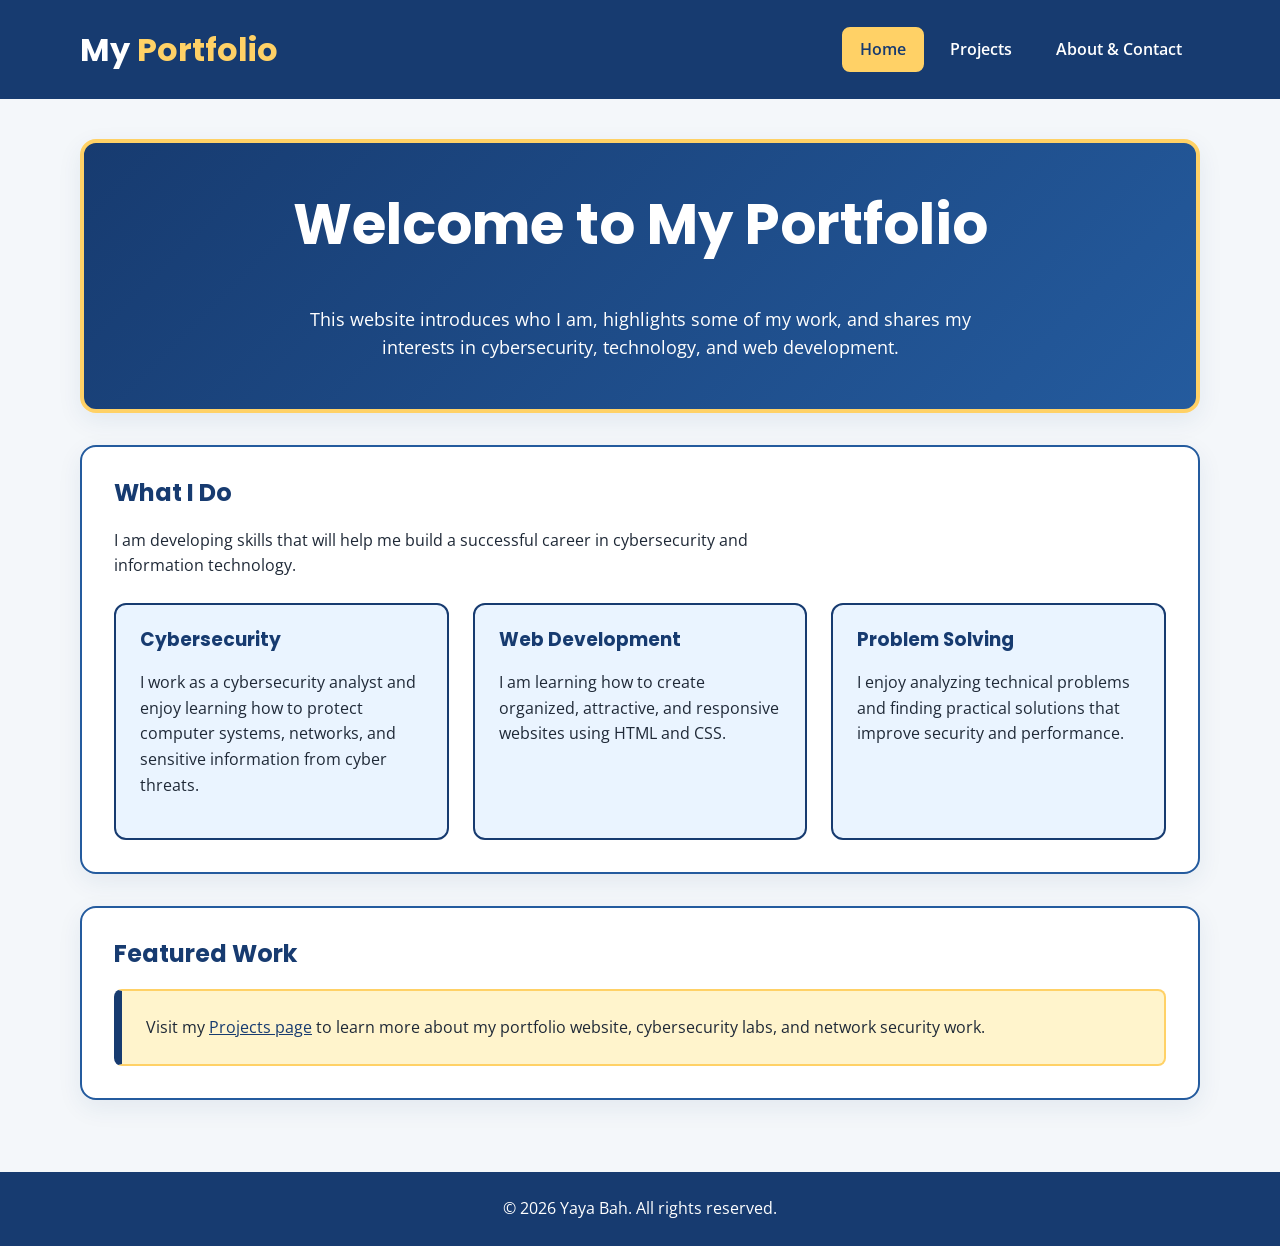
==== index.html @ 77e04b2f "Fixed WAVE errors" ====
<!DOCTYPE html>
<html lang="en">
<head>
    <meta charset="UTF-8">
    <meta name="viewport" content="width=device-width, initial-scale=1.0">
    <title>Home | My Portfolio</title>
    <meta name="description" content="The personal portfolio website of cybersecurity student Yaya Bah.">
    <link rel="preconnect" href="https://fonts.googleapis.com">
    <link rel="preconnect" href="https://fonts.gstatic.com" crossorigin>
    <link href="https://fonts.googleapis.com/css2?family=Open+Sans:wght@400;600;700&family=Poppins:wght@600;700&display=swap" rel="stylesheet">
    <link rel="stylesheet" href="style.css">
</head>
<body>
<a class="skip-link" href="#main-content">Skip to main content</a>

<header>
    <div class="site-header">
        <p class="site-title">My <span>Portfolio</span></p>
        <nav aria-label="Main navigation">
            <a href="index.html" class="active" aria-current="page">Home</a>
            <a href="projects.html">Projects</a>
            <a href="about.html">About &amp; Contact</a>
        </nav>
    </div>
</header>

<main id="main-content">
    <section id="hero" aria-labelledby="hero-heading">
        <h1 id="hero-heading">Welcome to My Portfolio</h1>
        <p>This website introduces who I am, highlights some of my work, and shares my interests in cybersecurity, technology, and web development.</p>
    </section>

    <section aria-labelledby="skills-heading">
        <h2 id="skills-heading">What I Do</h2>
        <p class="section-intro">I am developing skills that will help me build a successful career in cybersecurity and information technology.</p>

        <div class="feature-grid">
            <article class="feature-card">
                <h3>Cybersecurity</h3>
                <p>I work as a cybersecurity analyst and enjoy learning how to protect computer systems, networks, and sensitive information from cyber threats.</p>
            </article>
            <article class="feature-card">
                <h3>Web Development</h3>
                <p>I am learning how to create organized, attractive, and responsive websites using HTML and CSS.</p>
            </article>
            <article class="feature-card">
                <h3>Problem Solving</h3>
                <p>I enjoy analyzing technical problems and finding practical solutions that improve security and performance.</p>
            </article>
        </div>
    </section>

    <section aria-labelledby="featured-heading">
        <h2 id="featured-heading">Featured Work</h2>
        <p class="highlight">Visit my <a href="projects.html">Projects page</a> to learn more about my portfolio website, cybersecurity labs, and network security work.</p>
    </section>
</main>

<footer>
    <p>&copy; 2026 Yaya Bah. All rights reserved.</p>
</footer>
</body>
</html>
---- style.css ----
:root {
    --navy: #173b70;
    --blue: #245b9e;
    --light-blue: #eaf4ff;
    --gold: #ffd166;
    --light-gold: #fff4cc;
    --white: #ffffff;
    --light-gray: #f4f7fa;
    --dark-text: #1f2937;
    --error: #a11212;

    --space-1: 8px;
    --space-2: 16px;
    --space-3: 24px;
    --space-4: 32px;
    --space-5: 40px;
    --space-6: 48px;
}

* {
    box-sizing: border-box;
}

html {
    scroll-behavior: smooth;
}

body {
    margin: 0;
    overflow-x: hidden;
    background-color: var(--light-gray);
    color: var(--dark-text);
    font-family: "Open Sans", Arial, sans-serif;
    line-height: 1.6;
}

img {
    display: block;
    max-width: 100%;
    height: auto;
}

h1,
h2,
h3 {
    margin-top: 0;
    color: var(--navy);
    font-family: "Poppins", Arial, sans-serif;
    line-height: 1.2;
}

p {
    margin-top: 0;
    margin-bottom: var(--space-2);
}

a {
    color: var(--navy);
}

a:hover {
    text-decoration-thickness: 3px;
}

a:focus-visible,
button:focus-visible,
input:focus-visible,
textarea:focus-visible {
    outline: 3px solid var(--gold);
    outline-offset: 3px;
}

.skip-link {
    position: absolute;
    top: -100px;
    left: var(--space-2);
    z-index: 1000;
    padding: var(--space-1) var(--space-2);
    color: var(--white);
    background-color: var(--navy);
    font-weight: 700;
}

.skip-link:focus {
    top: var(--space-2);
}

header {
    background-color: var(--navy);
    color: var(--white);
    padding: var(--space-3) var(--space-2);
}

.site-header {
    display: flex;
    align-items: center;
    justify-content: space-between;
    gap: var(--space-3);
    width: min(1120px, 100%);
    margin: 0 auto;
}

.site-title {
    margin: 0;
    color: var(--white);
    font-family: "Poppins", Arial, sans-serif;
    font-size: 2rem;
    font-weight: 700;
}

.site-title span {
    color: var(--gold);
}

nav {
    display: flex;
    flex-wrap: wrap;
    gap: var(--space-1);
}

nav a {
    padding: var(--space-1) var(--space-2);
    color: var(--white);
    font-weight: 600;
    text-decoration: none;
    border: 2px solid transparent;
    border-radius: 8px;
}

nav a:hover,
nav a:focus-visible,
nav a.active {
    color: var(--navy);
    background-color: var(--gold);
    border-color: var(--gold);
}

main {
    width: min(1120px, calc(100% - 32px));
    margin: 0 auto;
    padding: var(--space-5) 0;
}

section {
    margin-bottom: var(--space-4);
    padding: var(--space-4);
    background-color: var(--white);
    border: 2px solid var(--blue);
    border-radius: 16px;
    box-shadow: 0 8px 24px rgba(23, 59, 112, 0.08);
}

#hero {
    padding: var(--space-6) var(--space-4);
    color: var(--white);
    text-align: center;
    background: linear-gradient(135deg, var(--navy), var(--blue));
    border: 4px solid var(--gold);
}

#hero h1 {
    color: var(--white);
    font-size: clamp(2rem, 5vw, 3.5rem);
}

#hero p {
    max-width: 720px;
    margin-right: auto;
    margin-bottom: 0;
    margin-left: auto;
    font-size: 1.1rem;
}

.section-intro {
    max-width: 720px;
    margin-bottom: var(--space-3);
}

.feature-grid,
.project-grid {
    display: grid;
    grid-template-columns: repeat(3, 1fr);
    gap: var(--space-3);
}

.feature-card,
.project-card,
.contact-card {
    min-width: 0;
    padding: var(--space-3);
    background-color: var(--light-blue);
    border: 2px solid var(--navy);
    border-radius: 12px;
}

.project-card {
    display: flex;
    flex-direction: column;
}

.project-card p:last-child {
    flex-grow: 1;
}

.project-label {
    align-self: flex-start;
    margin-bottom: var(--space-2);
    padding: var(--space-1) var(--space-2);
    color: var(--navy);
    font-size: 0.85rem;
    font-weight: 700;
    background-color: var(--gold);
    border-radius: 20px;
}

.highlight {
    margin-bottom: 0;
    padding: var(--space-3);
    background-color: var(--light-gold);
    border: 2px solid var(--gold);
    border-left: 8px solid var(--navy);
    border-radius: 8px;
}

#about-section {
    display: grid;
    grid-template-columns: minmax(240px, 0.8fr) minmax(0, 1.2fr);
    gap: var(--space-4);
    align-items: center;
}

.profile-pic {
    width: 100%;
    max-width: 360px;
    margin: 0 auto;
    border: 4px solid var(--navy);
    border-radius: 16px;
    box-shadow: 8px 8px 0 var(--gold);
}

.contact-grid {
    display: grid;
    grid-template-columns: repeat(2, 1fr);
    gap: var(--space-3);
}

.contact-card p {
    overflow-wrap: anywhere;
}

form {
    max-width: 760px;
}

fieldset {
    margin: 0 0 var(--space-3);
    padding: var(--space-3);
    border: 2px solid var(--navy);
    border-radius: 12px;
}

legend {
    padding: 0 var(--space-1);
    color: var(--navy);
    font-family: "Poppins", Arial, sans-serif;
    font-weight: 700;
}

.form-group {
    margin-bottom: var(--space-3);
}

.form-group:last-child {
    margin-bottom: 0;
}

label {
    display: block;
    margin-bottom: var(--space-1);
    color: var(--navy);
    font-weight: 700;
}

input,
textarea {
    width: 100%;
    padding: 12px;
    color: var(--dark-text);
    background-color: var(--white);
    border: 2px solid #52606d;
    border-radius: 8px;
    font: inherit;
}

textarea {
    resize: vertical;
}

.field-hint {
    margin: var(--space-1) 0 0;
    font-size: 0.9rem;
}

.error-message {
    min-height: 1.5em;
    margin: var(--space-1) 0 0;
    color: var(--error);
    font-weight: 700;
}

[aria-invalid="true"] {
    border: 3px solid var(--error);
    background-color: #fff5f5;
}

button {
    padding: 12px var(--space-3);
    color: var(--white);
    background-color: var(--navy);
    border: 2px solid var(--navy);
    border-radius: 8px;
    font: inherit;
    font-weight: 700;
    cursor: pointer;
}

button:hover {
    color: var(--navy);
    background-color: var(--gold);
}

.form-status {
    margin-top: var(--space-2);
    font-weight: 700;
}

footer {
    padding: var(--space-3) var(--space-2);
    color: var(--white);
    text-align: center;
    background-color: var(--navy);
}

footer p {
    margin: 0;
}

@media (max-width: 768px) {
    .site-header {
        flex-direction: column;
        text-align: center;
    }

    nav {
        justify-content: center;
    }

    main {
        width: min(100% - 24px, 720px);
        padding: var(--space-4) 0;
    }

    section {
        padding: var(--space-3);
    }

    .feature-grid,
    .project-grid {
        grid-template-columns: repeat(2, 1fr);
    }

    #about-section {
        grid-template-columns: 1fr;
    }

    .profile-pic {
        max-width: 320px;
    }
}

@media (max-width: 480px) {
    header {
        padding: var(--space-2);
    }

    .site-title {
        font-size: 1.6rem;
    }

    nav {
        width: 100%;
        flex-direction: column;
    }

    nav a {
        width: 100%;
        text-align: center;
        background-color: rgba(255, 255, 255, 0.08);
    }

    main {
        width: min(100% - 16px, 460px);
        padding: var(--space-3) 0;
    }

    section {
        margin-bottom: var(--space-3);
        padding: var(--space-2);
        border-radius: 12px;
    }

    #hero {
        padding: var(--space-4) var(--space-2);
    }

    #hero h1 {
        font-size: 2rem;
    }

    .feature-grid,
    .project-grid,
    .contact-grid {
        grid-template-columns: 1fr;
    }

    .feature-card,
    .project-card,
    .contact-card,
    fieldset {
        padding: var(--space-2);
    }

    .profile-pic {
        max-width: 100%;
        box-shadow: 5px 5px 0 var(--gold);
    }
}
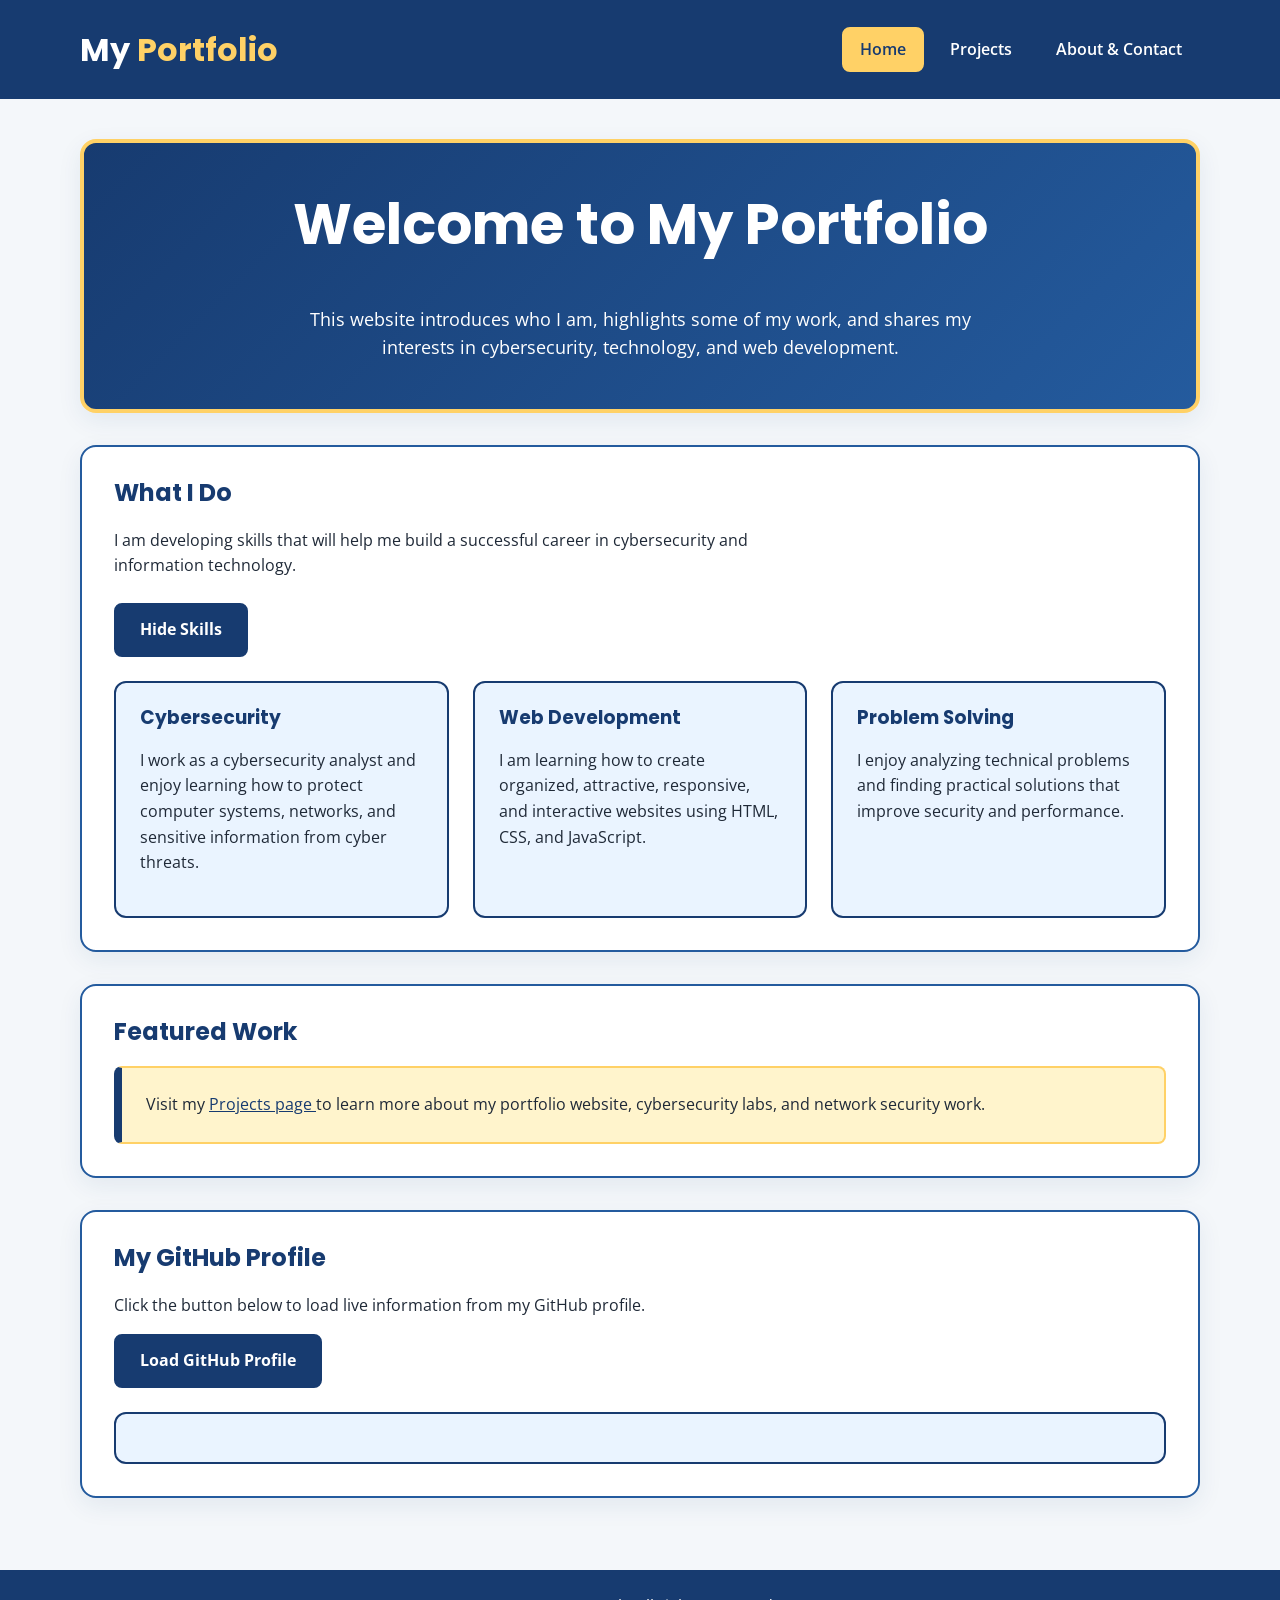
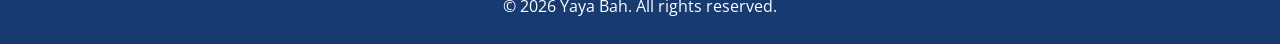
==== commit 18ec6fac: "Modified the indes, and css then added js" ====
--- a/index.html
+++ b/index.html
@@ -1,63 +1,287 @@
 <!DOCTYPE html>
 <html lang="en">
+
 <head>
     <meta charset="UTF-8">
-    <meta name="viewport" content="width=device-width, initial-scale=1.0">
+
+    <meta
+        name="viewport"
+        content="width=device-width, initial-scale=1.0"
+    >
+
     <title>Home | My Portfolio</title>
-    <meta name="description" content="The personal portfolio website of cybersecurity student Yaya Bah.">
-    <link rel="preconnect" href="https://fonts.googleapis.com">
-    <link rel="preconnect" href="https://fonts.gstatic.com" crossorigin>
-    <link href="https://fonts.googleapis.com/css2?family=Open+Sans:wght@400;600;700&family=Poppins:wght@600;700&display=swap" rel="stylesheet">
-    <link rel="stylesheet" href="style.css">
+
+    <meta
+        name="description"
+        content="The personal portfolio website of cybersecurity student Yaya Bah."
+    >
+
+    <!-- Google Fonts -->
+    <link
+        rel="preconnect"
+        href="https://fonts.googleapis.com"
+    >
+
+    <link
+        rel="preconnect"
+        href="https://fonts.gstatic.com"
+        crossorigin
+    >
+
+    <link
+        href="https://fonts.googleapis.com/css2?family=Open+Sans:wght@400;600;700&family=Poppins:wght@600;700&display=swap"
+        rel="stylesheet"
+    >
+
+    <!-- CSS -->
+    <link
+        rel="stylesheet"
+        href="style.css"
+    >
+
+    <!-- JavaScript -->
+    <script
+        src="script.js"
+        defer>
+    </script>
+
 </head>
+
+
 <body>
-<a class="skip-link" href="#main-content">Skip to main content</a>
-
-<header>
-    <div class="site-header">
-        <p class="site-title">My <span>Portfolio</span></p>
-        <nav aria-label="Main navigation">
-            <a href="index.html" class="active" aria-current="page">Home</a>
-            <a href="projects.html">Projects</a>
-            <a href="about.html">About &amp; Contact</a>
-        </nav>
-    </div>
-</header>
-
-<main id="main-content">
-    <section id="hero" aria-labelledby="hero-heading">
-        <h1 id="hero-heading">Welcome to My Portfolio</h1>
-        <p>This website introduces who I am, highlights some of my work, and shares my interests in cybersecurity, technology, and web development.</p>
-    </section>
-
-    <section aria-labelledby="skills-heading">
-        <h2 id="skills-heading">What I Do</h2>
-        <p class="section-intro">I am developing skills that will help me build a successful career in cybersecurity and information technology.</p>
-
-        <div class="feature-grid">
-            <article class="feature-card">
-                <h3>Cybersecurity</h3>
-                <p>I work as a cybersecurity analyst and enjoy learning how to protect computer systems, networks, and sensitive information from cyber threats.</p>
-            </article>
-            <article class="feature-card">
-                <h3>Web Development</h3>
-                <p>I am learning how to create organized, attractive, and responsive websites using HTML and CSS.</p>
-            </article>
-            <article class="feature-card">
-                <h3>Problem Solving</h3>
-                <p>I enjoy analyzing technical problems and finding practical solutions that improve security and performance.</p>
-            </article>
+
+    <!-- Accessibility Skip Link -->
+    <a
+        class="skip-link"
+        href="#main-content">
+        Skip to main content
+    </a>
+
+
+    <!-- Header -->
+    <header>
+
+        <div class="site-header">
+
+            <p class="site-title">
+                My <span>Portfolio</span>
+            </p>
+
+            <nav aria-label="Main navigation">
+
+                <a
+                    href="index.html"
+                    class="active"
+                    aria-current="page">
+                    Home
+                </a>
+
+                <a href="projects.html">
+                    Projects
+                </a>
+
+                <a href="about.html">
+                    About &amp; Contact
+                </a>
+
+            </nav>
+
         </div>
-    </section>
-
-    <section aria-labelledby="featured-heading">
-        <h2 id="featured-heading">Featured Work</h2>
-        <p class="highlight">Visit my <a href="projects.html">Projects page</a> to learn more about my portfolio website, cybersecurity labs, and network security work.</p>
-    </section>
-</main>
-
-<footer>
-    <p>&copy; 2026 Yaya Bah. All rights reserved.</p>
-</footer>
+
+    </header>
+
+
+    <!-- Main Content -->
+    <main id="main-content">
+
+
+        <!-- Hero Section -->
+        <section
+            id="hero"
+            aria-labelledby="hero-heading">
+
+            <h1 id="hero-heading">
+                Welcome to My Portfolio
+            </h1>
+
+            <p>
+                This website introduces who I am,
+                highlights some of my work, and shares
+                my interests in cybersecurity,
+                technology, and web development.
+            </p>
+
+        </section>
+
+
+
+        <!-- ==========================================
+             DOM INTERACTION SECTION
+             ========================================== -->
+
+        <section aria-labelledby="skills-heading">
+
+            <h2 id="skills-heading">
+                What I Do
+            </h2>
+
+            <p class="section-intro">
+                I am developing skills that will help
+                me build a successful career in
+                cybersecurity and information technology.
+            </p>
+
+
+            <!-- JavaScript Show/Hide Button -->
+
+            <button
+                id="toggle-skills"
+                type="button"
+                aria-expanded="true"
+                aria-controls="skills-content">
+                Hide Skills
+            </button>
+
+
+            <div
+                id="skills-content"
+                class="feature-grid">
+
+
+                <!-- Cybersecurity -->
+
+                <article class="feature-card">
+
+                    <h3>
+                        Cybersecurity
+                    </h3>
+
+                    <p>
+                        I work as a cybersecurity analyst
+                        and enjoy learning how to protect
+                        computer systems, networks, and
+                        sensitive information from cyber
+                        threats.
+                    </p>
+
+                </article>
+
+
+                <!-- Web Development -->
+
+                <article class="feature-card">
+
+                    <h3>
+                        Web Development
+                    </h3>
+
+                    <p>
+                        I am learning how to create
+                        organized, attractive, responsive,
+                        and interactive websites using
+                        HTML, CSS, and JavaScript.
+                    </p>
+
+                </article>
+
+
+                <!-- Problem Solving -->
+
+                <article class="feature-card">
+
+                    <h3>
+                        Problem Solving
+                    </h3>
+
+                    <p>
+                        I enjoy analyzing technical
+                        problems and finding practical
+                        solutions that improve security
+                        and performance.
+                    </p>
+
+                </article>
+
+            </div>
+
+        </section>
+
+
+
+        <!-- Featured Work -->
+
+        <section aria-labelledby="featured-heading">
+
+            <h2 id="featured-heading">
+                Featured Work
+            </h2>
+
+            <p class="highlight">
+
+                Visit my
+
+                <a href="projects.html">
+                    Projects page
+                </a>
+
+                to learn more about my portfolio
+                website, cybersecurity labs, and
+                network security work.
+
+            </p>
+
+        </section>
+
+
+
+        <!-- ==========================================
+             OPTIONAL API BONUS SECTION
+             ========================================== -->
+
+        <section aria-labelledby="github-heading">
+
+            <h2 id="github-heading">
+                My GitHub Profile
+            </h2>
+
+            <p>
+                Click the button below to load live
+                information from my GitHub profile.
+            </p>
+
+
+            <button
+                id="load-github"
+                type="button">
+                Load GitHub Profile
+            </button>
+
+
+            <div
+                id="github-profile"
+                class="github-profile"
+                aria-live="polite">
+            </div>
+
+        </section>
+
+
+    </main>
+
+
+
+    <!-- Footer -->
+
+    <footer>
+
+        <p>
+            &copy; 2026 Yaya Bah.
+            All rights reserved.
+        </p>
+
+    </footer>
+
+
 </body>
-</html>
+
+</html>
--- a/style.css
+++ b/style.css
@@ -17,6 +17,11 @@
     --space-6: 48px;
 }
 
+
+/* =========================================
+   GENERAL STYLES
+   ========================================= */
+
 * {
     box-sizing: border-box;
 }
@@ -62,6 +67,11 @@
     text-decoration-thickness: 3px;
 }
 
+
+/* =========================================
+   ACCESSIBILITY
+   ========================================= */
+
 a:focus-visible,
 button:focus-visible,
 input:focus-visible,
@@ -75,9 +85,12 @@
     top: -100px;
     left: var(--space-2);
     z-index: 1000;
+
     padding: var(--space-1) var(--space-2);
+
     color: var(--white);
     background-color: var(--navy);
+
     font-weight: 700;
 }
 
@@ -85,24 +98,34 @@
     top: var(--space-2);
 }
 
+
+/* =========================================
+   HEADER
+   ========================================= */
+
 header {
+    padding: var(--space-3) var(--space-2);
+
+    color: var(--white);
     background-color: var(--navy);
-    color: var(--white);
-    padding: var(--space-3) var(--space-2);
 }
 
 .site-header {
     display: flex;
     align-items: center;
     justify-content: space-between;
+
     gap: var(--space-3);
+
     width: min(1120px, 100%);
     margin: 0 auto;
 }
 
 .site-title {
     margin: 0;
-    color: var(--white);
+
+    color: var(--white);
+
     font-family: "Poppins", Arial, sans-serif;
     font-size: 2rem;
     font-weight: 700;
@@ -111,18 +134,27 @@
 .site-title span {
     color: var(--gold);
 }
+
+
+/* =========================================
+   NAVIGATION
+   ========================================= */
 
 nav {
     display: flex;
     flex-wrap: wrap;
+
     gap: var(--space-1);
 }
 
 nav a {
     padding: var(--space-1) var(--space-2);
-    color: var(--white);
+
+    color: var(--white);
+
     font-weight: 600;
     text-decoration: none;
+
     border: 2px solid transparent;
     border-radius: 8px;
 }
@@ -135,51 +167,84 @@
     border-color: var(--gold);
 }
 
+
+/* =========================================
+   MAIN CONTENT
+   ========================================= */
+
 main {
     width: min(1120px, calc(100% - 32px));
     margin: 0 auto;
+
     padding: var(--space-5) 0;
 }
 
 section {
     margin-bottom: var(--space-4);
+
     padding: var(--space-4);
+
     background-color: var(--white);
+
     border: 2px solid var(--blue);
     border-radius: 16px;
+
     box-shadow: 0 8px 24px rgba(23, 59, 112, 0.08);
 }
+
+.section-intro {
+    max-width: 720px;
+
+    margin-bottom: var(--space-3);
+}
+
+
+/* =========================================
+   HERO
+   ========================================= */
 
 #hero {
     padding: var(--space-6) var(--space-4);
+
     color: var(--white);
     text-align: center;
-    background: linear-gradient(135deg, var(--navy), var(--blue));
+
+    background: linear-gradient(
+        135deg,
+        var(--navy),
+        var(--blue)
+    );
+
     border: 4px solid var(--gold);
 }
 
 #hero h1 {
     color: var(--white);
+
     font-size: clamp(2rem, 5vw, 3.5rem);
 }
 
 #hero p {
     max-width: 720px;
+
     margin-right: auto;
     margin-bottom: 0;
     margin-left: auto;
+
     font-size: 1.1rem;
 }
 
-.section-intro {
-    max-width: 720px;
-    margin-bottom: var(--space-3);
-}
+
+/* =========================================
+   FEATURE AND PROJECT GRIDS
+   ========================================= */
 
 .feature-grid,
 .project-grid {
     display: grid;
+
     grid-template-columns: repeat(3, 1fr);
+
     gap: var(--space-3);
 }
 
@@ -187,8 +252,11 @@
 .project-card,
 .contact-card {
     min-width: 0;
+
     padding: var(--space-3);
+
     background-color: var(--light-blue);
+
     border: 2px solid var(--navy);
     border-radius: 12px;
 }
@@ -204,43 +272,86 @@
 
 .project-label {
     align-self: flex-start;
+
     margin-bottom: var(--space-2);
+
     padding: var(--space-1) var(--space-2);
+
     color: var(--navy);
+
     font-size: 0.85rem;
     font-weight: 700;
+
     background-color: var(--gold);
+
     border-radius: 20px;
 }
+
+
+/* =========================================
+   FEATURED WORK
+   ========================================= */
 
 .highlight {
     margin-bottom: 0;
+
     padding: var(--space-3);
+
     background-color: var(--light-gold);
+
     border: 2px solid var(--gold);
     border-left: 8px solid var(--navy);
     border-radius: 8px;
 }
 
+
+/* =========================================
+   DOM INTERACTION
+   SHOW / HIDE SKILLS
+   ========================================= */
+
+#toggle-skills {
+    margin-bottom: var(--space-3);
+}
+
+[hidden] {
+    display: none !important;
+}
+
+
+/* =========================================
+   ABOUT PAGE
+   ========================================= */
+
 #about-section {
     display: grid;
-    grid-template-columns: minmax(240px, 0.8fr) minmax(0, 1.2fr);
+
+    grid-template-columns:
+        minmax(240px, 0.8fr)
+        minmax(0, 1.2fr);
+
     gap: var(--space-4);
+
     align-items: center;
 }
 
 .profile-pic {
     width: 100%;
     max-width: 360px;
+
     margin: 0 auto;
+
     border: 4px solid var(--navy);
     border-radius: 16px;
+
     box-shadow: 8px 8px 0 var(--gold);
 }
 
 .contact-grid {
     display: grid;
+
     grid-template-columns: repeat(2, 1fr);
+
     gap: var(--space-3);
 }
 
@@ -248,20 +359,29 @@
     overflow-wrap: anywhere;
 }
 
+
+/* =========================================
+   CONTACT FORM
+   ========================================= */
+
 form {
     max-width: 760px;
 }
 
 fieldset {
     margin: 0 0 var(--space-3);
+
     padding: var(--space-3);
+
     border: 2px solid var(--navy);
     border-radius: 12px;
 }
 
 legend {
     padding: 0 var(--space-1);
+
     color: var(--navy);
+
     font-family: "Poppins", Arial, sans-serif;
     font-weight: 700;
 }
@@ -276,19 +396,26 @@
 
 label {
     display: block;
+
     margin-bottom: var(--space-1);
+
     color: var(--navy);
+
     font-weight: 700;
 }
 
 input,
 textarea {
     width: 100%;
+
     padding: 12px;
+
     color: var(--dark-text);
     background-color: var(--white);
+
     border: 2px solid #52606d;
     border-radius: 8px;
+
     font: inherit;
 }
 
@@ -298,46 +425,106 @@
 
 .field-hint {
     margin: var(--space-1) 0 0;
+
     font-size: 0.9rem;
 }
+
+
+/* =========================================
+   FORM VALIDATION
+   ========================================= */
 
 .error-message {
     min-height: 1.5em;
+
     margin: var(--space-1) 0 0;
+
     color: var(--error);
+
     font-weight: 700;
 }
 
 [aria-invalid="true"] {
     border: 3px solid var(--error);
+
     background-color: #fff5f5;
 }
+
+.form-status {
+    margin-top: var(--space-2);
+
+    font-weight: 700;
+}
+
+
+/* =========================================
+   BUTTONS
+   ========================================= */
 
 button {
     padding: 12px var(--space-3);
+
     color: var(--white);
     background-color: var(--navy);
+
     border: 2px solid var(--navy);
     border-radius: 8px;
+
     font: inherit;
     font-weight: 700;
+
     cursor: pointer;
+
+    transition:
+        background-color 0.2s ease,
+        color 0.2s ease;
 }
 
 button:hover {
     color: var(--navy);
+
     background-color: var(--gold);
 }
 
-.form-status {
-    margin-top: var(--space-2);
-    font-weight: 700;
-}
+
+/* =========================================
+   GITHUB API SECTION
+   ========================================= */
+
+.github-profile {
+    margin-top: var(--space-3);
+
+    padding: var(--space-3);
+
+    background-color: var(--light-blue);
+
+    border: 2px solid var(--navy);
+    border-radius: 12px;
+}
+
+.github-profile:empty {
+    display: none;
+}
+
+.github-profile h3 {
+    margin-bottom: var(--space-2);
+}
+
+.github-profile p:last-child {
+    margin-bottom: 0;
+}
+
+
+/* =========================================
+   FOOTER
+   ========================================= */
 
 footer {
     padding: var(--space-3) var(--space-2);
+
     color: var(--white);
     text-align: center;
+
     background-color: var(--navy);
 }
 
@@ -345,9 +532,16 @@
     margin: 0;
 }
 
+
+/* =========================================
+   TABLET RESPONSIVE STYLES
+   ========================================= */
+
 @media (max-width: 768px) {
+
     .site-header {
         flex-direction: column;
+
         text-align: center;
     }
 
@@ -357,6 +551,7 @@
 
     main {
         width: min(100% - 24px, 720px);
+
         padding: var(--space-4) 0;
     }
 
@@ -376,9 +571,16 @@
     .profile-pic {
         max-width: 320px;
     }
-}
+
+}
+
+
+/* =========================================
+   MOBILE RESPONSIVE STYLES
+   ========================================= */
 
 @media (max-width: 480px) {
+
     header {
         padding: var(--space-2);
     }
@@ -389,28 +591,37 @@
 
     nav {
         width: 100%;
+
         flex-direction: column;
     }
 
     nav a {
         width: 100%;
+
         text-align: center;
-        background-color: rgba(255, 255, 255, 0.08);
+
+        background-color:
+            rgba(255, 255, 255, 0.08);
     }
 
     main {
         width: min(100% - 16px, 460px);
+
         padding: var(--space-3) 0;
     }
 
     section {
         margin-bottom: var(--space-3);
+
         padding: var(--space-2);
+
         border-radius: 12px;
     }
 
     #hero {
-        padding: var(--space-4) var(--space-2);
+        padding:
+            var(--space-4)
+            var(--space-2);
     }
 
     #hero h1 {
@@ -432,6 +643,12 @@
 
     .profile-pic {
         max-width: 100%;
-        box-shadow: 5px 5px 0 var(--gold);
-    }
+
+        box-shadow:
+            5px
+            5px
+            0
+            var(--gold);
+    }
+
 }
